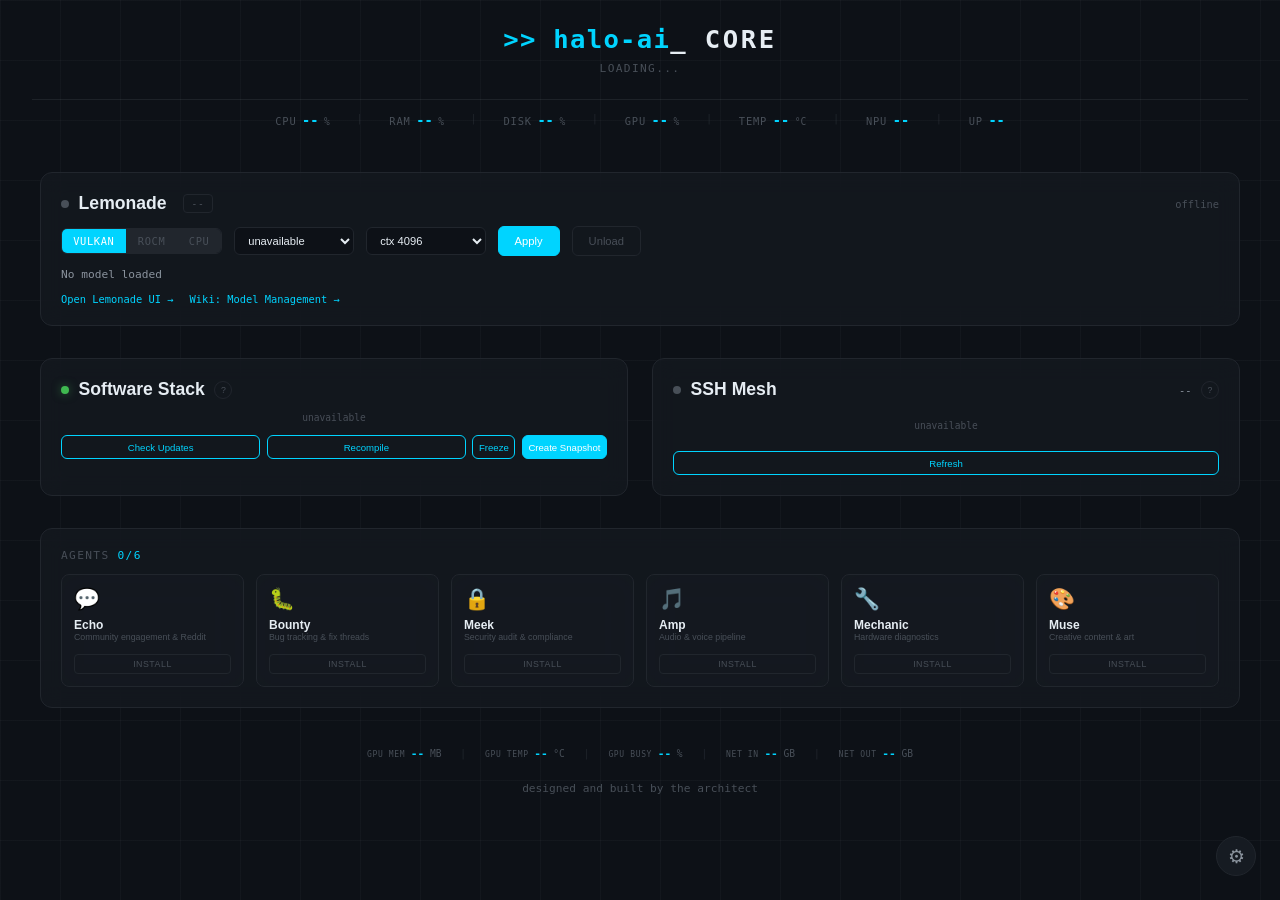
==== dashboard/index.html @ 053c1a72 "dashboard control panel rebuild — full Lemonade control, agents, SSH mesh 42KB, 789 lines, pure vani" ====
<!DOCTYPE html>
<html lang="en" data-theme="dark" data-glass="frosted" data-wallpaper="grid">
<head>
 <meta charset="UTF-8">
 <meta name="viewport" content="width=device-width, initial-scale=1.0">
 <title>>> halo-ai_ CORE</title>
 <style>
 [data-theme="dark"] {
 --bg:#0d1117;--surface:#161b22;--border:#21262d;--text:#e6edf3;--text-dim:#8b949e;--text-muted:#484f58;
 --accent:#00d4ff;--green:#3fb950;--line:rgba(230,237,243,0.08);
 --settings-bg:#161b22;--settings-border:#30363d;--btn-bg:#21262d;--btn-active:#00d4ff;
 --glass-frosted:rgba(22,27,34,0.7);--glass-clear:rgba(22,27,34,0.3);--glass-holo:rgba(22,27,34,0.4);
 --glow-border:rgba(0,212,255,0.3);--glow-shadow:rgba(0,212,255,0.1);--dot-green:rgba(63,185,80,0.5);
 --npu:#3fb950;--gpu:#00d4ff;--img:#e879f9;--aud:#fb923c;
 --orange:#fb923c;--red:#f85149;
 }
 [data-theme="light"] {
 --bg:#f0f3f6;--surface:#ffffff;--border:#d0d7de;--text:#1f2328;--text-dim:#656d76;--text-muted:#8c959f;
 --accent:#0078d4;--green:#1a7f37;--line:rgba(31,35,40,0.1);
 --settings-bg:#ffffff;--settings-border:#d0d7de;--btn-bg:#e8ecef;--btn-active:#0078d4;
 --glass-frosted:rgba(255,255,255,0.7);--glass-clear:rgba(255,255,255,0.3);--glass-holo:rgba(255,255,255,0.4);
 --glow-border:rgba(0,120,212,0.3);--glow-shadow:rgba(0,120,212,0.1);--dot-green:rgba(26,127,55,0.5);
 --npu:#1a7f37;--gpu:#0078d4;--img:#9333ea;--aud:#ea580c;
 --orange:#ea580c;--red:#cf222e;
 }
 [data-theme="midnight"] {
 --bg:#020817;--surface:#0a1628;--border:#1a2744;--text:#c8d6e5;--text-dim:#6b7fa3;--text-muted:#3a4f6f;
 --accent:#4facfe;--green:#00f5a0;--line:rgba(200,214,229,0.06);
 --settings-bg:#0a1628;--settings-border:#1a2744;--btn-bg:#132040;--btn-active:#4facfe;
 --glass-frosted:rgba(10,22,40,0.7);--glass-clear:rgba(10,22,40,0.3);--glass-holo:rgba(10,22,40,0.4);
 --glow-border:rgba(79,172,254,0.3);--glow-shadow:rgba(79,172,254,0.1);--dot-green:rgba(0,245,160,0.5);
 --npu:#00f5a0;--gpu:#4facfe;--img:#c084fc;--aud:#fdba74;
 --orange:#fdba74;--red:#f87171;
 }
 [data-theme="ember"] {
 --bg:#1a0a0a;--surface:#2a1215;--border:#4a2025;--text:#f0d0c0;--text-dim:#a08070;--text-muted:#604540;
 --accent:#ff6b35;--green:#ffd700;--line:rgba(240,208,192,0.06);
 --settings-bg:#2a1215;--settings-border:#4a2025;--btn-bg:#3a1a20;--btn-active:#ff6b35;
 --glass-frosted:rgba(42,18,21,0.7);--glass-clear:rgba(42,18,21,0.3);--glass-holo:rgba(42,18,21,0.4);
 --glow-border:rgba(255,107,53,0.3);--glow-shadow:rgba(255,107,53,0.1);--dot-green:rgba(255,215,0,0.5);
 --npu:#ffd700;--gpu:#ff6b35;--img:#f472b6;--aud:#fbbf24;
 --orange:#fbbf24;--red:#ef4444;
 }
 [data-glass="frosted"] .svc-card { background:var(--glass-frosted);backdrop-filter:blur(12px);-webkit-backdrop-filter:blur(12px); }
 [data-glass="clear"] .svc-card { background:var(--glass-clear);backdrop-filter:blur(2px);-webkit-backdrop-filter:blur(2px); }
 [data-glass="solid"] .svc-card { background:var(--surface); }
 [data-glass="hologram"] .svc-card { background:var(--glass-holo);backdrop-filter:blur(8px) saturate(1.8);border-color:var(--glow-border);box-shadow:0 0 20px var(--glow-shadow),inset 0 1px 0 rgba(255,255,255,0.05); }
 #wallpaper { position:fixed;inset:0;pointer-events:none;z-index:0; }
 * { margin:0;padding:0;box-sizing:border-box; }
 body { background:var(--bg);color:var(--text);font-family:-apple-system,BlinkMacSystemFont,'Segoe UI',Roboto,sans-serif;min-height:100vh;transition:background .3s,color .3s; }
 .mono { font-family:'SF Mono','Cascadia Code','Fira Code',Consolas,monospace; }
 /* ── Header ── */
 .header { position:relative;z-index:1;padding:1.5rem 2rem 0;text-align:center; }
 .logo { font-size:1.6rem;font-weight:700;letter-spacing:.05em;margin-bottom:.5rem; }
 .logo .chevron,.logo .name { color:var(--accent); }
 .logo .underscore,.logo .core { color:var(--text); }
 .logo .core { font-weight:900;letter-spacing:.1em; }
 .hw-title { font-size:.7rem;color:var(--text-muted);letter-spacing:.12em;text-transform:uppercase;margin-bottom:.25rem; }
 .hw-specs { display:flex;flex-wrap:wrap;justify-content:center;gap:.15rem 1rem;padding:.25rem 0; }
 .hw-spec { font-size:.6rem;color:var(--text-muted);text-transform:uppercase;letter-spacing:.08em; }
 .divider { width:100%;height:1px;background:var(--line);margin:.75rem 0 0; }
 /* ── Stats ── */
 .stats-bar { position:relative;z-index:1;padding:.75rem 2rem;display:flex;flex-wrap:wrap;justify-content:center;gap:.25rem 1.5rem; }
 .stat { display:inline-flex;align-items:baseline;gap:.35rem;white-space:nowrap; }
 .stat-label { font-size:.65rem;color:var(--text-muted);text-transform:uppercase;letter-spacing:.08em; }
 .stat-value { font-size:.85rem;font-weight:700;color:var(--accent);transition:color .3s; }
 .stat-unit { font-size:.6rem;color:var(--text-muted); }
 .stat-sep { color:var(--text-muted);opacity:.3;font-size:.7rem;margin:0 .15rem; }
 /* ── Main ── */
 .main { position:relative;z-index:1;padding:2rem;display:flex;flex-direction:column;align-items:center; }
 /* ── Cards ── */
 .cards { display:grid;grid-template-columns:1fr 1fr;gap:1.5rem;width:100%;max-width:1200px;margin-bottom:2rem; }
 .svc-card {
 border:1px solid var(--border);border-radius:12px;padding:1.25rem;
 text-decoration:none;color:var(--text);transition:all .3s;display:block;
 overflow:hidden;
 }
 .svc-card:hover { border-color:var(--glow-border);box-shadow:0 8px 30px rgba(0,0,0,.3); }
 .card-header { display:flex;align-items:center;gap:.6rem;margin-bottom:.75rem; }
 .card-dot { width:8px;height:8px;border-radius:50%;flex-shrink:0; }
 .card-dot.on { background:var(--green);box-shadow:0 0 10px var(--dot-green); }
 .card-dot.off { background:var(--text-muted); }
 .card-title { font-size:1.1rem;font-weight:700; }
 .card-meta { font-size:.65rem;color:var(--text-dim);margin-left:auto;white-space:nowrap; }
 /* ── Pills ── */
 .pills { display:flex;flex-wrap:wrap;gap:.3rem;margin-bottom:.75rem; }
 .pill { font-size:.6rem;padding:.2rem .5rem;border-radius:4px;border:1px solid var(--border);color:var(--text-muted);text-transform:uppercase;letter-spacing:.06em; }
 .pill.on { border-color:var(--accent);color:var(--accent); }
 .pill.green { border-color:var(--green);color:var(--green); }
 .pill.orange { border-color:var(--orange);color:var(--orange); }
 /* ── Buttons ── */
 .gen-btn {
 padding:.5rem 1rem;border-radius:6px;border:1px solid var(--accent);
 background:transparent;color:var(--accent);font-size:.7rem;cursor:pointer;
 font-family:inherit;transition:all .2s;white-space:nowrap;
 }
 .gen-btn:hover { background:var(--accent);color:#fff; }
 .gen-btn:disabled { opacity:.4;cursor:not-allowed; }
 .gen-btn.muted { border-color:var(--border);color:var(--text-muted); }
 .gen-btn.muted:hover { border-color:var(--text-dim);color:var(--text-dim);background:transparent; }
 .gen-btn.accent { background:var(--accent);color:#fff;border-color:var(--accent); }
 .gen-btn.accent:hover { opacity:.85; }
 .gen-prompt {
 flex:1;background:var(--bg);border:1px solid var(--border);border-radius:6px;
 padding:.5rem .75rem;color:var(--text);font-size:.75rem;font-family:inherit;
 outline:none;transition:border-color .2s;
 }
 .gen-prompt:focus { border-color:var(--accent); }
 /* ── Lemonade Control Panel ── */
 .ctrl-panel { width:100%;max-width:1200px;margin-bottom:2rem; }
 .ctrl-row { display:flex;flex-wrap:wrap;align-items:center;gap:.75rem;margin-bottom:.75rem; }
 .ctrl-select {
 background:var(--bg);border:1px solid var(--border);border-radius:6px;
 padding:.4rem .6rem;color:var(--text);font-size:.7rem;font-family:inherit;
 outline:none;cursor:pointer;transition:border-color .2s;min-width:120px;
 appearance:auto;
 }
 .ctrl-select:focus { border-color:var(--accent); }
 .ctrl-select option { background:var(--bg);color:var(--text); }
 .ctrl-toggle { display:flex;gap:0;border-radius:6px;overflow:hidden;border:1px solid var(--border); }
 .ctrl-toggle button {
 padding:.4rem .7rem;border:none;background:var(--btn-bg);color:var(--text-muted);
 font-size:.65rem;cursor:pointer;font-family:inherit;transition:all .2s;
 text-transform:uppercase;letter-spacing:.06em;border-right:1px solid var(--border);
 }
 .ctrl-toggle button:last-child { border-right:none; }
 .ctrl-toggle button:hover { color:var(--text); }
 .ctrl-toggle button.active { background:var(--btn-active);color:#fff; }
 .ctrl-status { font-size:.7rem;color:var(--text-dim);margin-bottom:.75rem; }
 .ctrl-footer { display:flex;align-items:center;gap:1rem;font-size:.65rem; }
 .ctrl-footer a { color:var(--accent);text-decoration:none; }
 .ctrl-footer a:hover { text-decoration:underline; }
 /* ── Version Rows ── */
 .ver-row {
 display:flex;align-items:center;gap:.5rem;padding:.35rem 0;
 border-bottom:1px solid var(--line);font-size:.7rem;
 }
 .ver-row:last-child { border-bottom:none; }
 .ver-name { min-width:120px;color:var(--text-dim);font-weight:600; }
 .ver-value { color:var(--text);min-width:80px; }
 .ver-status { margin-left:auto;display:flex;align-items:center;gap:.4rem; }
 /* ── SSH Mesh ── */
 .ssh-node {
 display:flex;align-items:center;gap:.5rem;padding:.35rem 0;
 border-bottom:1px solid var(--line);font-size:.7rem;cursor:pointer;transition:background .15s;
 }
 .ssh-node:last-child { border-bottom:none; }
 .ssh-node:hover { background:rgba(255,255,255,.02); }
 .ssh-dot { width:6px;height:6px;border-radius:50%;flex-shrink:0;background:var(--text-muted); }
 .ssh-node.online .ssh-dot { background:var(--green);box-shadow:0 0 6px var(--dot-green); }
 .ssh-hostname { font-weight:600;min-width:90px; }
 .ssh-ip { color:var(--text-muted);font-size:.6rem;min-width:80px; }
 .ssh-role { color:var(--text-muted);font-size:.6rem;margin-left:auto; }
 .ssh-detail {
 display:none;padding:.5rem .75rem;margin:.25rem 0;
 background:var(--bg);border:1px solid var(--border);border-radius:6px;
 font-size:.6rem;color:var(--text-dim);
 }
 .ssh-detail.open { display:block; }
 .ssh-detail-row { display:flex;gap:1rem;padding:.15rem 0; }
 .ssh-detail-row span:first-child { color:var(--text-muted);min-width:60px; }
 /* ── Agents Section ── */
 .agents-wrap { width:100%;max-width:1200px;margin-bottom:2rem; }
 .agents-title { font-size:.7rem;color:var(--text-muted);text-transform:uppercase;letter-spacing:.12em;margin-bottom:.75rem;display:flex;align-items:center;gap:.5rem; }
 .agents-grid {
 display:grid;grid-template-columns:repeat(auto-fill,minmax(180px,1fr));gap:.75rem;
 }
 .agent-card {
 border:1px solid var(--border);border-radius:8px;padding:.75rem;
 display:flex;flex-direction:column;gap:.4rem;transition:all .2s;cursor:pointer;
 }
 .agent-card:hover { border-color:var(--glow-border); }
 .agent-card:hover .agent-name { color:var(--accent); }
 .agent-icon { font-size:1.3rem; }
 .agent-info { min-width:0; }
 .agent-name { font-size:.75rem;font-weight:700;color:var(--text); }
 .agent-desc { font-size:.55rem;color:var(--text-muted);margin-bottom:.4rem; }
 .agent-status-btn {
 padding:.25rem .5rem;border-radius:4px;border:1px solid var(--border);
 background:transparent;color:var(--text-muted);font-size:.55rem;cursor:pointer;
 font-family:inherit;transition:all .2s;text-transform:uppercase;letter-spacing:.06em;
 width:100%;
 }
 .agent-status-btn.running { border-color:var(--green);color:var(--green); }
 .agent-status-btn.stopped { border-color:var(--red);color:var(--red); }
 .agent-status-btn:hover { border-color:var(--accent);color:var(--accent); }
 /* ── Agent Config Overlay ── */
 .agent-overlay { position:fixed;inset:0;background:rgba(0,0,0,.5);z-index:200;display:none;align-items:center;justify-content:center;backdrop-filter:blur(4px); }
 .agent-overlay.open { display:flex; }
 /* ── Wiki Link ── */
 .wiki-link {
 display:inline-flex;align-items:center;justify-content:center;
 width:18px;height:18px;border-radius:50%;border:1px solid var(--border);
 color:var(--text-muted);font-size:.55rem;text-decoration:none;
 transition:all .2s;flex-shrink:0;
 }
 .wiki-link:hover { border-color:var(--accent);color:var(--accent); }
 .footer { font-size:.7rem;color:var(--text-muted);text-align:center; }
 /* ── Settings ── */
 .settings-btn { position:fixed;bottom:1.5rem;right:1.5rem;width:40px;height:40px;border-radius:50%;border:1px solid var(--border);background:var(--settings-bg);color:var(--text-dim);cursor:pointer;display:flex;align-items:center;justify-content:center;font-size:1.2rem;transition:all .3s;z-index:100; }
 .settings-btn:hover { color:var(--accent);border-color:var(--accent);transform:rotate(45deg); }
 .settings-overlay { position:fixed;inset:0;background:rgba(0,0,0,.5);z-index:200;display:none;align-items:center;justify-content:center;backdrop-filter:blur(4px); }
 .settings-overlay.open { display:flex; }
 .settings { background:var(--settings-bg);border:1px solid var(--settings-border);border-radius:12px;padding:1.5rem;width:340px;max-height:80vh;overflow-y:auto; }
 .settings h2 { font-size:1rem;margin-bottom:1.25rem;color:var(--text); }
 .settings-group { margin-bottom:1.25rem; }
 .settings-group label { display:block;font-size:.7rem;color:var(--text-dim);text-transform:uppercase;letter-spacing:.1em;margin-bottom:.5rem; }
 .settings-options { display:flex;flex-wrap:wrap;gap:.4rem; }
 .opt-btn { padding:.35rem .7rem;border-radius:6px;border:1px solid var(--border);background:var(--btn-bg);color:var(--text-dim);font-size:.75rem;cursor:pointer;transition:all .2s;font-family:inherit; }
 .opt-btn:hover { border-color:var(--accent);color:var(--text); }
 .opt-btn.active { background:var(--btn-active);color:#fff;border-color:var(--btn-active); }
 .settings-close { width:100%;margin-top:.75rem;padding:.5rem;border-radius:8px;border:1px solid var(--border);background:var(--btn-bg);color:var(--text);font-size:.8rem;cursor:pointer;transition:all .2s;font-family:inherit; }
 .settings-close:hover { border-color:var(--accent); }
 @media (max-width:750px) {
 .header { padding:1rem 1rem 0; } .logo { font-size:1.2rem; }
 .stats-bar { padding:.5rem 1rem;gap:.2rem .8rem; }
 .cards { grid-template-columns:1fr; }
 .main { padding:1.5rem 1rem; }
 .settings { width:90vw; }
 .ctrl-row { flex-direction:column;align-items:stretch; }
 .agents-grid { grid-template-columns:1fr 1fr; }
 }
 </style>
</head>
<body>
 <div id="wallpaper"></div>
 <div class="header">
 <div class="logo mono"><span class="chevron">&gt;&gt;</span><span class="name"> halo-ai</span><span class="underscore">_</span><span class="core"> CORE</span></div>
 <div class="hw-title mono" id="hw-cpu">loading...</div>
 <div class="hw-specs mono" id="hw-specs"></div>
 <div class="divider"></div>
 </div>
 <div class="stats-bar mono">
 <div class="stat"><span class="stat-label">cpu</span><span class="stat-value" id="s-cpu">--</span><span class="stat-unit">%</span></div><span class="stat-sep">|</span>
 <div class="stat"><span class="stat-label">ram</span><span class="stat-value" id="s-ram">--</span><span class="stat-unit">%</span></div><span class="stat-sep">|</span>
 <div class="stat"><span class="stat-label">disk</span><span class="stat-value" id="s-disk">--</span><span class="stat-unit">%</span></div><span class="stat-sep">|</span>
 <div class="stat"><span class="stat-label">gpu</span><span class="stat-value" id="s-gpu">--</span><span class="stat-unit">%</span></div><span class="stat-sep">|</span>
 <div class="stat"><span class="stat-label">temp</span><span class="stat-value" id="s-temp">--</span><span class="stat-unit">&deg;C</span></div><span class="stat-sep">|</span>
 <div class="stat"><span class="stat-label">npu</span><span class="stat-value" id="s-npu">--</span></div><span class="stat-sep">|</span>
 <div class="stat"><span class="stat-label">up</span><span class="stat-value" id="s-uptime">--</span></div>
 </div>
 <div class="main">
 <div class="ctrl-panel">
 <div class="svc-card" id="panel-lemonade">
 <div class="card-header">
 <div class="card-dot off" id="dot-lemonade"></div>
 <span class="card-title">Lemonade</span>
 <span class="pill mono" id="lemon-version" style="margin-left:.4rem;">--</span>
 <span class="card-meta mono" id="lemon-status">loading</span>
 </div>
 <div class="ctrl-row">
 <div class="ctrl-toggle mono" id="backend-toggle">
 <button class="active" data-backend="vulkan">Vulkan</button>
 <button data-backend="rocm">ROCm</button>
 <button data-backend="cpu">CPU</button>
 </div>
 <select class="ctrl-select mono" id="model-select">
 <option value="">loading models...</option>
 </select>
 <select class="ctrl-select mono" id="ctx-select">
 <option value="2048">ctx 2048</option>
 <option value="4096" selected>ctx 4096</option>
 <option value="8192">ctx 8192</option>
 <option value="16384">ctx 16384</option>
 <option value="32768">ctx 32768</option>
 </select>
 <button class="gen-btn accent mono" onclick="applyModel()">Apply</button>
 <button class="gen-btn muted mono" onclick="unloadModel()">Unload</button>
 </div>
 <div class="ctrl-status mono" id="lemon-active-status">No model loaded</div>
 <div class="ctrl-footer mono">
 <a href="/" id="lemon-ui-link" target="_blank">Open Lemonade UI &rarr;</a>
 <a href="https://github.com/stampby/halo-ai-core/blob/main/docs/wiki/Model-Management" target="_blank">Wiki: Model Management &rarr;</a>
 </div>
 </div>
 </div>
 <div class="cards">
 <div class="svc-card" id="panel-software">
 <div class="card-header">
 <div class="card-dot on"></div>
 <span class="card-title">Software Stack</span>
 <a class="wiki-link" href="https://github.com/stampby/halo-ai-core/blob/main/docs/wiki/Software-Stack" target="_blank" title="Wiki">?</a>
 </div>
 <div id="version-list" class="mono">
 <div style="text-align:center;color:var(--text-muted);font-size:.6rem;">loading versions...</div>
 </div>
 <div style="display:flex;flex-wrap:wrap;gap:.4rem;margin-top:.75rem;">
 <button class="gen-btn mono" style="flex:1;font-size:.6rem;padding:.35rem;" onclick="checkUpdates()">Check Updates</button>
 <button class="gen-btn mono" style="flex:1;font-size:.6rem;padding:.35rem;" onclick="recompile()">Recompile</button>
 <button class="gen-btn mono" style="font-size:.6rem;padding:.35rem;" onclick="toggleFreeze()" id="freeze-btn">Freeze</button>
 <button class="gen-btn accent mono" style="font-size:.6rem;padding:.35rem;" onclick="createSnapshot()">Create Snapshot</button>
 </div>
 <div id="software-status" style="font-size:.55rem;color:var(--text-dim);margin-top:.4rem;text-align:center;"></div>
 </div>
 <div class="svc-card" id="panel-ssh">
 <div class="card-header">
 <div class="card-dot off" id="dot-ssh"></div>
 <span class="card-title">SSH Mesh</span>
 <span class="card-meta mono" id="ssh-count">--</span>
 <a class="wiki-link" href="https://github.com/stampby/halo-ai-core/blob/main/docs/wiki/SSH-Mesh" target="_blank" title="Wiki">?</a>
 </div>
 <div id="ssh-machines" class="mono"></div>
 <div style="display:flex;gap:.4rem;margin-top:.75rem;">
 <button class="gen-btn mono" style="flex:1;font-size:.6rem;padding:.35rem;" onclick="refreshSSH()">Refresh</button>
 </div>
 </div>
 </div>
 <div class="agents-wrap">
 <div class="svc-card">
 <div class="agents-title mono">
 <span>Agents</span>
 <span id="agents-count" style="color:var(--accent);">0</span>
 </div>
 <div class="agents-grid" id="agents-grid"></div>
 </div>
 </div>
 <div class="agent-overlay" id="agent-overlay">
 <div class="settings" style="width:420px;">
 <h2 class="mono" id="agent-config-title">&gt;&gt; agent_</h2>
 <div id="agent-config-desc" style="font-size:.75rem;color:var(--text-dim);margin-bottom:1rem;"></div>
 <div id="agent-config-skills" style="margin-bottom:1rem;"></div>
 <div style="margin-bottom:1rem;">
 <label style="display:block;font-size:.6rem;color:var(--text-muted);text-transform:uppercase;letter-spacing:.1em;margin-bottom:.3rem;">Discord Token</label>
 <input type="password" id="agent-discord-token" class="gen-prompt mono" style="width:100%;font-size:.65rem;padding:.35rem .5rem;" placeholder="bot token (optional)">
 </div>
 <div style="display:flex;gap:.5rem;margin-bottom:.75rem;">
 <button class="gen-btn accent mono" style="flex:1;" id="agent-start-btn">Start</button>
 <button class="gen-btn muted mono" style="flex:1;" id="agent-stop-btn">Stop</button>
 </div>
 <div style="display:flex;gap:.5rem;">
 <a id="agent-wiki-link" href="#" target="_blank" class="gen-btn mono" style="flex:1;text-align:center;text-decoration:none;font-size:.65rem;">Wiki &rarr;</a>
 <button class="settings-close" id="agent-close-btn" style="flex:1;margin:0;">Close</button>
 </div>
 </div>
 </div>
 <div style="width:100%;max-width:1200px;margin-bottom:1rem;">
 <div class="stats-bar mono" style="padding:.4rem 0;gap:.2rem 1rem;font-size:.55rem;">
 <div class="stat"><span class="stat-label" style="font-size:.5rem;">gpu mem</span><span class="stat-value" style="font-size:.7rem;" id="s-vram">--</span><span class="stat-unit">MB</span></div><span class="stat-sep">|</span>
 <div class="stat"><span class="stat-label" style="font-size:.5rem;">gpu temp</span><span class="stat-value" style="font-size:.7rem;" id="s-gputemp">--</span><span class="stat-unit">&deg;C</span></div><span class="stat-sep">|</span>
 <div class="stat"><span class="stat-label" style="font-size:.5rem;">gpu busy</span><span class="stat-value" style="font-size:.7rem;" id="s-gpubusy">--</span><span class="stat-unit">%</span></div><span class="stat-sep">|</span>
 <div class="stat"><span class="stat-label" style="font-size:.5rem;">net in</span><span class="stat-value" style="font-size:.7rem;" id="s-netin">--</span><span class="stat-unit">GB</span></div><span class="stat-sep">|</span>
 <div class="stat"><span class="stat-label" style="font-size:.5rem;">net out</span><span class="stat-value" style="font-size:.7rem;" id="s-netout">--</span><span class="stat-unit">GB</span></div>
 </div>
 </div>
 <div class="footer mono">designed and built by the architect</div>
 </div>
 <button class="settings-btn" id="settings-open" title="Customize">&#9881;</button>
 <div class="settings-overlay" id="settings-overlay">
 <div class="settings">
 <h2 class="mono">&gt;&gt; customize_</h2>
 <div class="settings-group"><label>Theme</label><div class="settings-options" data-setting="theme">
 <button class="opt-btn" data-value="dark">Dark</button><button class="opt-btn" data-value="light">Light</button>
 <button class="opt-btn" data-value="midnight">Midnight</button><button class="opt-btn" data-value="ember">Ember</button>
 </div></div>
 <div class="settings-group"><label>Glass</label><div class="settings-options" data-setting="glass">
 <button class="opt-btn" data-value="frosted">Frosted</button><button class="opt-btn" data-value="clear">Clear</button>
 <button class="opt-btn" data-value="solid">Solid</button><button class="opt-btn" data-value="hologram">Hologram</button>
 </div></div>
 <div class="settings-group"><label>Wallpaper</label><div class="settings-options" data-setting="wallpaper">
 <button class="opt-btn" data-value="grid">Grid</button><button class="opt-btn" data-value="dots">Dots</button>
 <button class="opt-btn" data-value="gradient">Gradient</button><button class="opt-btn" data-value="mesh">Mesh</button>
 <button class="opt-btn" data-value="none">None</button>
 </div></div>
 <button class="settings-close" id="settings-close">Done</button>
 </div>
 </div>
 <script>
 const H = window.location.hostname, root = document.documentElement
 // ── Utility ──
 function fmtB(b){const g=b/(1024**3);return g>=10?Math.round(g)+' GB':g.toFixed(1)+' GB'}
 function fmtD(b){const t=b/(1024**4);return t>=1?t.toFixed(1)+' TB':fmtB(b)}
 function fmtUp(s){const d=Math.floor(s/86400),h=Math.floor((s%86400)/3600),m=Math.floor((s%3600)/60);return d>0?d+'d '+h+'h':h>0?h+'h '+m+'m':m+'m'}
 // ── Stats polling ──
 let hwDone=false
 async function fetchStats(){
 try{
 const r=await fetch('/stats.json',{signal:AbortSignal.timeout(3000)}),d=await r.json()
 if(!hwDone&&d.hw){hwDone=true
 document.getElementById('hw-cpu').textContent=d.hw.cpu
 const s=[d.hw.cores+' threads',fmtB(d.hw.ram_total)+' RAM',d.hw.gpu!=='N/A'?d.hw.gpu:null,d.hw.vram_total>0?fmtB(d.hw.vram_total)+' VRAM':null,d.hw.npu!=='N/A'?d.hw.npu+' NPU':null,fmtD(d.hw.disk_total)+' SSD'].filter(Boolean)
 document.getElementById('hw-specs').innerHTML=s.map(x=>`<span class="hw-spec">${x}</span>`).join('<span class="hw-spec" style="opacity:.3">&bull;</span>')
 }
 document.getElementById('s-cpu').textContent=d.cpu.usage.toFixed(1)
 document.getElementById('s-ram').textContent=d.ram.percent.toFixed(1)
 document.getElementById('s-disk').textContent=d.disk.percent.toFixed(1)
 document.getElementById('s-gpu').textContent=d.gpu.usage
 document.getElementById('s-temp').textContent=d.cpu.temp||d.gpu.temp||'--'
 document.getElementById('s-npu').textContent=d.npu_online?'ONLINE':'OFF'
 document.getElementById('s-uptime').textContent=fmtUp(d.uptime)
 if(d.gpu){
 document.getElementById('s-vram').textContent=Math.round(d.gpu.vram_used/(1024*1024))
 document.getElementById('s-gputemp').textContent=d.gpu.temp||'--'
 document.getElementById('s-gpubusy').textContent=d.gpu.usage
 }
 if(d.net){
 document.getElementById('s-netin').textContent=(d.net.recv/(1024**3)).toFixed(1)
 document.getElementById('s-netout').textContent=(d.net.sent/(1024**3)).toFixed(1)
 }
 }catch{}
 }
 // ── Lemonade Control ──
 let currentBackend = 'vulkan'
 let lemonadeModels = []
 document.getElementById('lemon-ui-link').href = `http://${H}:13305`
 // Backend toggle
 document.getElementById('backend-toggle').addEventListener('click', e => {
 const btn = e.target.closest('button')
 if (!btn) return
 currentBackend = btn.dataset.backend
 document.querySelectorAll('#backend-toggle button').forEach(b => b.classList.toggle('active', b === btn))
 })
 async function fetchBackends() {
 try {
 const r = await fetch('/api/lemonade/backends', {signal: AbortSignal.timeout(5000)})
 const data = await r.json()
 if (data.backends && data.backends.length) {
 currentBackend = data.backends[0]
 document.querySelectorAll('#backend-toggle button').forEach(b => {
 b.classList.toggle('active', b.dataset.backend === currentBackend)
 })
 }
 } catch {}
 }
 async function fetchModels() {
 try {
 const r = await fetch('/api/lemonade/models', {signal: AbortSignal.timeout(5000)})
 const raw = await r.json()
 lemonadeModels = raw.data || raw.models || raw || []
 const sel = document.getElementById('model-select')
 sel.innerHTML = ''
 if (!lemonadeModels.length) {
 sel.innerHTML = '<option value="">no models available</option>'
 return
 }
 lemonadeModels.forEach(m => {
 const name = m.id || m.name || 'unknown'
 const opt = document.createElement('option')
 opt.value = name
 opt.textContent = name
 sel.appendChild(opt)
 })
 } catch {
 document.getElementById('model-select').innerHTML = '<option value="">unavailable</option>'
 }
 }
 async function fetchLemonadeStatus() {
 try {
 const r = await fetch('/api/lemonade/status', {signal: AbortSignal.timeout(5000)})
 const data = await r.json()
 const dot = document.getElementById('dot-lemonade')
 const verEl = document.getElementById('lemon-version')
 const statusEl = document.getElementById('lemon-status')
 const activeEl = document.getElementById('lemon-active-status')
 if (data.version) verEl.textContent = 'v' + data.version
 if (data.status === 'ready' || data.running) {
 dot.className = 'card-dot on'
 statusEl.textContent = 'ready'
 statusEl.style.color = 'var(--green)'
 } else {
 dot.className = 'card-dot off'
 statusEl.textContent = 'offline'
 statusEl.style.color = 'var(--text-muted)'
 }
 if (data.model) {
 const toks = data.tokens_per_second ? ` | ${data.tokens_per_second} tok/s` : ''
 const ctx = data.context_size ? ` | ctx ${data.context_size}` : ''
 activeEl.textContent = `${data.model} on ${data.backend || currentBackend}${toks}${ctx}`
 activeEl.style.color = 'var(--accent)'
 } else {
 activeEl.textContent = 'No model loaded'
 activeEl.style.color = 'var(--text-muted)'
 }
 } catch {
 document.getElementById('dot-lemonade').className = 'card-dot off'
 document.getElementById('lemon-status').textContent = 'offline'
 document.getElementById('lemon-status').style.color = 'var(--text-muted)'
 }
 }
 async function applyModel() {
 const model = document.getElementById('model-select').value
 if (!model) { alert('Select a model first'); return }
 const ctx = parseInt(document.getElementById('ctx-select').value)
 const statusEl = document.getElementById('lemon-active-status')
 statusEl.textContent = `Loading ${model} on ${currentBackend}...`
 statusEl.style.color = 'var(--orange)'
 try {
 const r = await fetch('/api/lemonade/load', {
 method: 'POST',
 headers: {'Content-Type': 'application/json'},
 body: JSON.stringify({model, backend: currentBackend, ctx_size: ctx}),
 signal: AbortSignal.timeout(120000)
 })
 const data = await r.json()
 if (data.error) {
 statusEl.textContent = 'Error: ' + data.error
 statusEl.style.color = 'var(--red)'
 } else {
 fetchLemonadeStatus()
 }
 } catch (e) {
 statusEl.textContent = 'Load failed: ' + e.message
 statusEl.style.color = 'var(--red)'
 }
 }
 async function unloadModel() {
 const statusEl = document.getElementById('lemon-active-status')
 statusEl.textContent = 'Unloading...'
 statusEl.style.color = 'var(--text-muted)'
 try {
 await fetch('/api/lemonade/unload', {method: 'POST', signal: AbortSignal.timeout(15000)})
 statusEl.textContent = 'No model loaded'
 } catch (e) {
 statusEl.textContent = 'Unload failed: ' + e.message
 statusEl.style.color = 'var(--red)'
 }
 }
 // ── Software Stack ──
 const SOFTWARE_COMPONENTS = ['kernel','rocm','lemonade','llamacpp:vulkan','llamacpp:rocm','python','caddy']
 async function fetchVersions() {
 try {
 const r = await fetch('/api/software/versions', {signal: AbortSignal.timeout(5000)})
 const data = await r.json()
 const el = document.getElementById('version-list')
 let html = ''
 SOFTWARE_COMPONENTS.forEach(name => {
 const info = data[name] || {}
 const version = info.version || info.installed || '--'
 const isCurrent = info.status === 'current' || info.up_to_date
 const statusPill = isCurrent
 ? '<span class="pill green" style="font-size:.5rem;padding:.1rem .35rem;">current</span>'
 : '<span class="pill orange" style="font-size:.5rem;padding:.1rem .35rem;">update</span>'
 html += `<div class="ver-row">
 <span class="ver-name">${name}</span>
 <span class="ver-value">${version}</span>
 <span class="ver-status">${statusPill}<a class="wiki-link" href="https://github.com/stampby/halo-ai-core/blob/main/docs/wiki/${encodeURIComponent(name)}" target="_blank" title="Wiki: ${name}">?</a></span>
 </div>`
 })
 el.innerHTML = html
 } catch {
 document.getElementById('version-list').innerHTML = '<div style="text-align:center;color:var(--text-muted);font-size:.6rem;">unavailable</div>'
 }
 }
 async function checkUpdates() {
 const el = document.getElementById('software-status')
 el.textContent = 'Checking for updates...'
 try {
 const r = await fetch('/api/software/update-check', {signal: AbortSignal.timeout(30000)})
 const data = await r.json()
 if (data.packages !== undefined) {
 el.textContent = data.packages === 0 ? 'System is up to date' : `${data.packages} packages available`
 } else {
 el.textContent = data.error || 'Check complete'
 }
 fetchVersions()
 } catch (e) {
 el.textContent = 'Update check failed: ' + e.message
 }
 }
 async function recompile() {
 const el = document.getElementById('software-status')
 el.textContent = 'Recompile not yet implemented — use install.sh manually'
 alert('Recompile is not yet wired to the API. Run install.sh from terminal.')
 }
 let frozen = false
 async function toggleFreeze() {
 const el = document.getElementById('software-status')
 const btn = document.getElementById('freeze-btn')
 const endpoint = frozen ? '/api/software/unfreeze' : '/api/software/freeze'
 el.textContent = frozen ? 'Unfreezing...' : 'Freezing...'
 try {
 await fetch(endpoint, {method: 'POST', signal: AbortSignal.timeout(10000)})
 frozen = !frozen
 btn.textContent = frozen ? 'Unfreeze' : 'Freeze'
 el.textContent = frozen ? 'Stack frozen — no updates will be applied' : 'Stack unfrozen — updates enabled'
 } catch (e) {
 el.textContent = 'Freeze toggle failed: ' + e.message
 }
 }
 async function createSnapshot() {
 const el = document.getElementById('software-status')
 el.textContent = 'Creating snapshot...'
 try {
 const r = await fetch('/api/snapshots/create', {
 method: 'POST',
 headers: {'Content-Type': 'application/json'},
 body: JSON.stringify({name: 'dashboard-' + Date.now()}),
 signal: AbortSignal.timeout(15000)
 })
 const data = await r.json()
 el.textContent = data.status === 'created' ? `Snapshot "${data.name}" created` : `Failed: ${data.error || data.output}`
 } catch (e) {
 el.textContent = 'Snapshot failed: ' + e.message
 }
 }
 // ── SSH Mesh ──
 const MACHINES = [
 {name:'strixhalo', ip:'10.0.0.10', role:'Primary \u2014 LLM inference'},
 {name:'ryzen', ip:'10.0.0.25', role:'Audio & dev'},
 {name:'sliger', ip:'10.0.0.20', role:'Game servers'},
 {name:'minisforum', ip:'10.0.0.30', role:'Windows'},
 {name:'pi', ip:'10.0.0.40', role:'IoT & monitoring'},
 ]
 let sshData = {}
 let expandedNode = null
 function renderSSH() {
 const el = document.getElementById('ssh-machines')
 let online = 0
 let html = ''
 MACHINES.forEach(m => {
 const info = sshData[m.name] || {}
 const isOnline = info.online || false
 if (isOnline) online++
 const expanded = expandedNode === m.name
 html += `<div class="ssh-node ${isOnline ? 'online' : ''}" onclick="toggleSSHDetail('${m.name}')">
 <span class="ssh-dot"></span>
 <span class="ssh-hostname">${m.name}</span>
 <span class="ssh-ip">${m.ip}</span>
 <span class="ssh-role">${m.role}</span>
 </div>`
 html += `<div class="ssh-detail ${expanded ? 'open' : ''}" id="ssh-detail-${m.name}">
 <div class="ssh-detail-row"><span>uptime</span><span>${info.uptime || '--'}</span></div>
 <div class="ssh-detail-row"><span>cpu</span><span>${info.cpu || '--'}</span></div>
 <div class="ssh-detail-row"><span>ram</span><span>${info.ram || '--'}</span></div>
 <div class="ssh-detail-row"><span>kernel</span><span>${info.kernel || '--'}</span></div>
 </div>`
 })
 el.innerHTML = html
 document.getElementById('ssh-count').textContent = `${online}/${MACHINES.length}`
 document.getElementById('dot-ssh').className = online > 0 ? 'card-dot on' : 'card-dot off'
 }
 function toggleSSHDetail(name) {
 expandedNode = expandedNode === name ? null : name
 renderSSH()
 }
 async function refreshSSH() {
 try {
 const r = await fetch('/api/ssh', {signal: AbortSignal.timeout(15000)})
 sshData = await r.json()
 renderSSH()
 } catch {
 document.getElementById('ssh-machines').innerHTML = '<div style="color:var(--text-muted);font-size:.6rem;text-align:center;padding:.5rem;">unavailable</div>'
 }
 }
 async function fetchSSH() { await refreshSSH() }
 // ── Agents ──
 const AGENTS = [
 {name:'echo', display:'Echo', desc:'Community engagement & Reddit', icon:'\uD83D\uDCAC'},
 {name:'bounty', display:'Bounty', desc:'Bug tracking & fix threads', icon:'\uD83D\uDC1B'},
 {name:'meek', display:'Meek', desc:'Security audit & compliance', icon:'\uD83D\uDD12'},
 {name:'amp', display:'Amp', desc:'Audio & voice pipeline', icon:'\uD83C\uDFB5'},
 {name:'mechanic', display:'Mechanic', desc:'Hardware diagnostics', icon:'\uD83D\uDD27'},
 {name:'muse', display:'Muse', desc:'Creative content & art', icon:'\uD83C\uDFA8'},
 ]
 let agentStates = {}
 let currentAgent = null
 function renderAgents() {
 const grid = document.getElementById('agents-grid')
 let runCount = 0
 let html = ''
 AGENTS.forEach(a => {
 const state = agentStates[a.name] || {}
 const running = state.running || false
 if (running) runCount++
 const btnClass = running ? 'running' : (state.installed ? 'stopped' : '')
 const btnText = running ? 'Running' : (state.installed ? 'Stopped' : 'Install')
 html += `<div class="agent-card svc-card" data-agent="${a.name}" onclick="openAgentConfig('${a.name}')">
 <div class="agent-icon">${a.icon}</div>
 <div class="agent-info">
 <div class="agent-name">${a.display}</div>
 <div class="agent-desc">${a.desc}</div>
 </div>
 <button class="agent-status-btn ${btnClass} mono" onclick="event.stopPropagation();toggleAgent('${a.name}')">${btnText}</button>
 </div>`
 })
 grid.innerHTML = html
 document.getElementById('agents-count').textContent = runCount + '/' + AGENTS.length
 }
 async function fetchAgents() {
 try {
 const r = await fetch('/api/agents', {signal: AbortSignal.timeout(5000)})
 const data = await r.json()
 Object.entries(data).forEach(([name, info]) => {
 agentStates[name] = info
 })
 renderAgents()
 } catch {
 renderAgents()
 }
 }
 async function toggleAgent(name) {
 const state = agentStates[name] || {}
 if (state.running) {
 await agentStop(name)
 } else {
 await agentStart(name)
 }
 }
 async function agentStart(name) {
 try {
 await fetch(`/api/agents/${name}/start`, {method: 'POST', signal: AbortSignal.timeout(10000)})
 agentStates[name] = {...(agentStates[name] || {}), running: true, installed: true}
 renderAgents()
 } catch (e) {
 alert('Failed to start ' + name + ': ' + e.message)
 }
 }
 async function agentStop(name) {
 try {
 await fetch(`/api/agents/${name}/stop`, {method: 'POST', signal: AbortSignal.timeout(10000)})
 agentStates[name] = {...(agentStates[name] || {}), running: false}
 renderAgents()
 } catch (e) {
 alert('Failed to stop ' + name + ': ' + e.message)
 }
 }
 // Agent config overlay
 const agentOverlay = document.getElementById('agent-overlay')
 function openAgentConfig(name) {
 const agent = AGENTS.find(a => a.name === name)
 if (!agent) return
 currentAgent = name
 const state = agentStates[name] || {}
 document.getElementById('agent-config-title').textContent = `>> ${agent.display.toLowerCase()}_`
 document.getElementById('agent-config-desc').textContent = agent.desc
 // Skills list
 const skills = state.skills || ['default behavior']
 document.getElementById('agent-config-skills').innerHTML =
 '<div style="font-size:.6rem;color:var(--text-muted);text-transform:uppercase;letter-spacing:.1em;margin-bottom:.4rem;">Skills</div>' +
 skills.map(s => `<div style="font-size:.7rem;color:var(--text-dim);padding:.15rem 0;display:flex;align-items:center;gap:.35rem;">
 <svg width="12" height="12" viewBox="0 0 24 24" fill="none" stroke="var(--green)" stroke-width="2"><polyline points="20 6 9 17 4 12"/></svg>${s}
 </div>`).join('')
 // Discord token
 document.getElementById('agent-discord-token').value = state.token || ''
 // Wiki link
 document.getElementById('agent-wiki-link').href = `https://github.com/stampby/halo-ai-core/blob/main/docs/wiki/Agent-${agent.display}`
 agentOverlay.classList.add('open')
 }
 document.getElementById('agent-close-btn').addEventListener('click', () => agentOverlay.classList.remove('open'))
 agentOverlay.addEventListener('click', e => { if (e.target === agentOverlay) agentOverlay.classList.remove('open') })
 document.getElementById('agent-start-btn').addEventListener('click', async () => {
 if (!currentAgent) return
 await agentStart(currentAgent)
 agentOverlay.classList.remove('open')
 })
 document.getElementById('agent-stop-btn').addEventListener('click', async () => {
 if (!currentAgent) return
 await agentStop(currentAgent)
 agentOverlay.classList.remove('open')
 })
 // ── Settings ──
 const SK='halo-dashboard-prefs'
 function lp(){try{return JSON.parse(localStorage.getItem(SK))||{}}catch{return{}}}
 function sp(p){localStorage.setItem(SK,JSON.stringify(p))}
 const tc={dark:{l:'230,237,243',a:'0,212,255',g:'63,185,80'},light:{l:'31,35,40',a:'0,120,212',g:'26,127,55'},midnight:{l:'200,214,229',a:'79,172,254',g:'0,245,160'},ember:{l:'240,208,192',a:'255,107,53',g:'255,215,0'}}
 function aw(){
 const wp=root.getAttribute('data-wallpaper'),t=root.getAttribute('data-theme'),c=tc[t]||tc.dark,el=document.getElementById('wallpaper')
 if(wp==='none'){el.style.backgroundImage='none';return}
 let bg,sz='auto',ps='0 0'
 if(wp==='grid'){bg=`linear-gradient(rgba(${c.l},.03) 1px,transparent 1px),linear-gradient(90deg,rgba(${c.l},.03) 1px,transparent 1px)`;sz='60px 60px'}
 else if(wp==='dots'){bg=`radial-gradient(rgba(${c.l},.07) 1px,transparent 1px)`;sz='30px 30px'}
 else if(wp==='gradient'){bg=`radial-gradient(ellipse at 30% 20%,rgba(${c.a},.1) 0%,transparent 50%),radial-gradient(ellipse at 70% 80%,rgba(${c.g},.07) 0%,transparent 50%)`}
 else if(wp==='mesh'){const a=`rgba(${c.a},.05)`;bg=`linear-gradient(30deg,${a} 12%,transparent 12.5%,transparent 87%,${a} 87.5%),linear-gradient(150deg,${a} 12%,transparent 12.5%,transparent 87%,${a} 87.5%),linear-gradient(30deg,${a} 12%,transparent 12.5%,transparent 87%,${a} 87.5%),linear-gradient(150deg,${a} 12%,transparent 12.5%,transparent 87%,${a} 87.5%)`;sz='80px 140px';ps='0 0,0 0,40px 70px,40px 70px'}
 el.style.backgroundImage=bg||'none';el.style.backgroundSize=sz;el.style.backgroundPosition=ps
 }
 function as(k,v){
 root.setAttribute(`data-${k}`,v);const p=lp();p[k]=v;sp(p)
 document.querySelectorAll(`[data-setting="${k}"] .opt-btn`).forEach(b=>b.classList.toggle('active',b.dataset.value===v))
 if(k==='theme'||k==='wallpaper')aw()
 }
 const sv=lp();if(sv.theme)as('theme',sv.theme);if(sv.glass)as('glass',sv.glass);if(sv.wallpaper)as('wallpaper',sv.wallpaper)
 ;['theme','glass','wallpaper'].forEach(k=>{const v=root.getAttribute(`data-${k}`);document.querySelectorAll(`[data-setting="${k}"] .opt-btn`).forEach(b=>b.classList.toggle('active',b.dataset.value===v))})
 const ov=document.getElementById('settings-overlay')
 document.getElementById('settings-open').addEventListener('click',()=>ov.classList.add('open'))
 document.getElementById('settings-close').addEventListener('click',()=>ov.classList.remove('open'))
 ov.addEventListener('click',e=>{if(e.target===ov)ov.classList.remove('open')})
 document.querySelectorAll('.opt-btn').forEach(b=>b.addEventListener('click',()=>as(b.closest('[data-setting]').dataset.setting,b.dataset.value)))
 aw()
 // ── Polling ──
 fetchStats(); setInterval(fetchStats, 3000)
 fetchLemonadeStatus(); setInterval(fetchLemonadeStatus, 10000)
 fetchSSH(); setInterval(fetchSSH, 60000)
 fetchAgents(); setInterval(fetchAgents, 30000)
 // One-time on load
 fetchBackends()
 fetchModels()
 fetchVersions()
 renderAgents()
 </script>
</body>
</html>
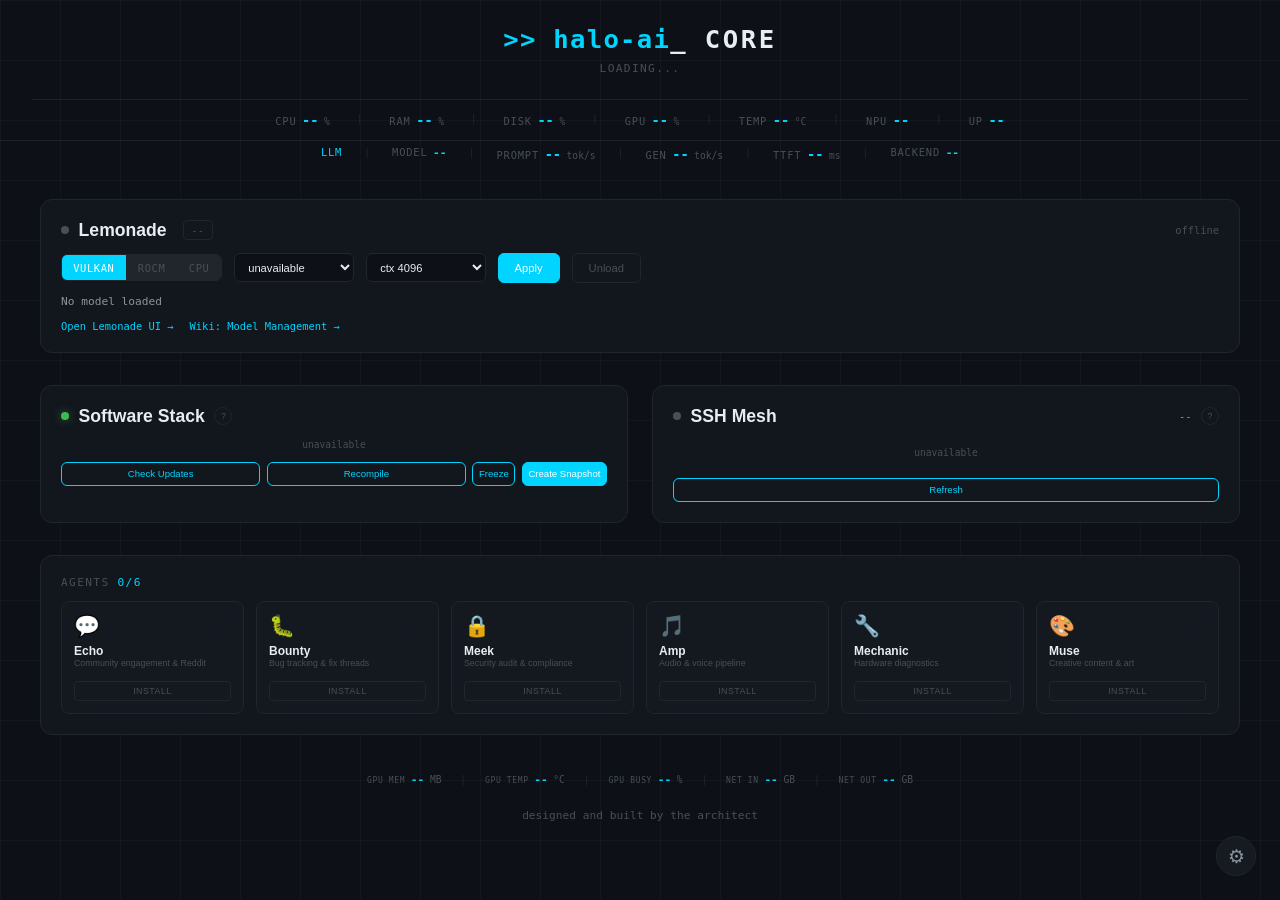
==== commit ba2d487a: "add live LLM stats bar — prompt tok/s, gen tok/s, TTFT, backend Probes Lemonade every 10s with a tin" ====
--- a/dashboard/index.html
+++ b/dashboard/index.html
@@ -239,6 +239,14 @@
  <div class="stat"><span class="stat-label">npu</span><span class="stat-value" id="s-npu">--</span></div><span class="stat-sep">|</span>
  <div class="stat"><span class="stat-label">up</span><span class="stat-value" id="s-uptime">--</span></div>
  </div>
+ <div class="stats-bar mono" style="padding:.3rem 2rem;gap:.2rem 1.2rem;border-top:1px solid var(--line);">
+ <div class="stat"><span class="stat-label" style="color:var(--accent);">LLM</span></div><span class="stat-sep">|</span>
+ <div class="stat"><span class="stat-label">model</span><span class="stat-value" id="s-model" style="font-size:.7rem;max-width:180px;overflow:hidden;text-overflow:ellipsis;">--</span></div><span class="stat-sep">|</span>
+ <div class="stat"><span class="stat-label">prompt</span><span class="stat-value" id="s-prompt-tps">--</span><span class="stat-unit">tok/s</span></div><span class="stat-sep">|</span>
+ <div class="stat"><span class="stat-label">gen</span><span class="stat-value" id="s-gen-tps">--</span><span class="stat-unit">tok/s</span></div><span class="stat-sep">|</span>
+ <div class="stat"><span class="stat-label">ttft</span><span class="stat-value" id="s-ttft">--</span><span class="stat-unit">ms</span></div><span class="stat-sep">|</span>
+ <div class="stat"><span class="stat-label">backend</span><span class="stat-value" id="s-backend" style="font-size:.7rem;">--</span></div>
+ </div>
  <div class="main">
  <div class="ctrl-panel">
  <div class="svc-card" id="panel-lemonade">
@@ -374,7 +382,7 @@
  let hwDone=false
  async function fetchStats(){
  try{
- const r=await fetch('/stats.json',{signal:AbortSignal.timeout(3000)}),d=await r.json()
+ const r=await fetch('/api/stats',{signal:AbortSignal.timeout(3000)}),d=await r.json()
  if(!hwDone&&d.hw){hwDone=true
  document.getElementById('hw-cpu').textContent=d.hw.cpu
  const s=[d.hw.cores+' threads',fmtB(d.hw.ram_total)+' RAM',d.hw.gpu!=='N/A'?d.hw.gpu:null,d.hw.vram_total>0?fmtB(d.hw.vram_total)+' VRAM':null,d.hw.npu!=='N/A'?d.hw.npu+' NPU':null,fmtD(d.hw.disk_total)+' SSD'].filter(Boolean)
@@ -396,6 +404,17 @@
  document.getElementById('s-netin').textContent=(d.net.recv/(1024**3)).toFixed(1)
  document.getElementById('s-netout').textContent=(d.net.sent/(1024**3)).toFixed(1)
  }
+ }catch{}
+ }
+ // ── LLM Live Stats ──
+ async function fetchLLMStats(){
+ try{
+ const r=await fetch('/api/llm/stats',{signal:AbortSignal.timeout(5000)}),d=await r.json()
+ document.getElementById('s-model').textContent=d.model||'--'
+ document.getElementById('s-prompt-tps').textContent=d.prompt_tps||'--'
+ document.getElementById('s-gen-tps').textContent=d.gen_tps||'--'
+ document.getElementById('s-ttft').textContent=d.ttft_ms||'--'
+ document.getElementById('s-backend').textContent=d.backend||'--'
  }catch{}
  }
  // ── Lemonade Control ──
@@ -778,6 +797,7 @@
  // ── Polling ──
  fetchStats(); setInterval(fetchStats, 3000)
  fetchLemonadeStatus(); setInterval(fetchLemonadeStatus, 10000)
+ fetchLLMStats(); setInterval(fetchLLMStats, 10000)
  fetchSSH(); setInterval(fetchSSH, 60000)
  fetchAgents(); setInterval(fetchAgents, 30000)
  // One-time on load
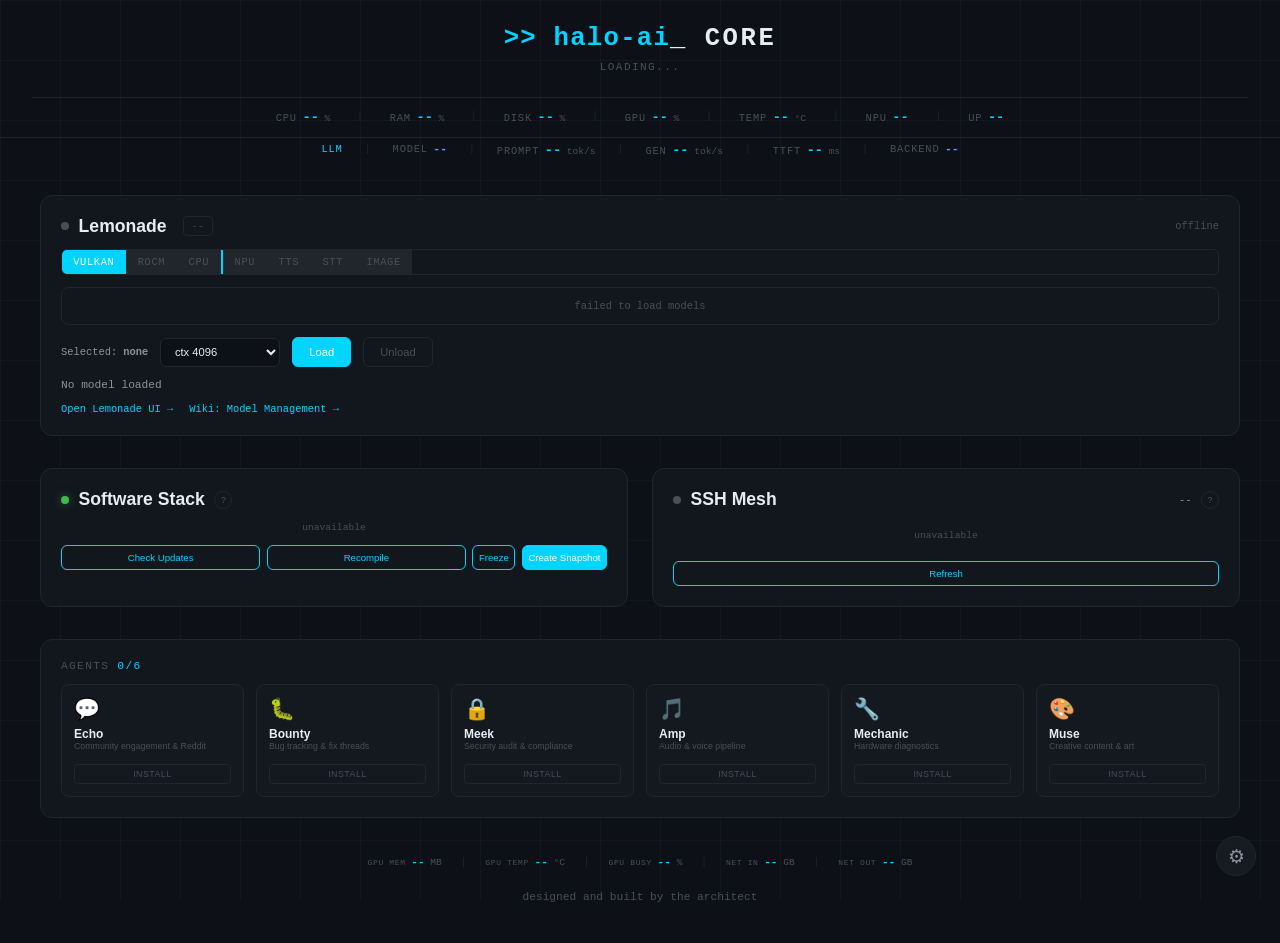
==== commit 1a3e6038: "dashboard: wired Lemonade panel, fixed Caddy routing, model tabs working - Fixed Caddy @local matche" ====
--- a/dashboard/index.html
+++ b/dashboard/index.html
@@ -127,6 +127,18 @@
  .ctrl-toggle button:hover { color:var(--text); }
  .ctrl-toggle button.active { background:var(--btn-active);color:#fff; }
  .ctrl-status { font-size:.7rem;color:var(--text-dim);margin-bottom:.75rem; }
+ .model-item {
+ display:flex;align-items:center;gap:.6rem;padding:.5rem .65rem;
+ border-bottom:1px solid var(--line);cursor:pointer;transition:background .15s;
+ font-size:.8rem;
+ }
+ .model-item:last-child { border-bottom:none; }
+ .model-item:hover { background:rgba(255,255,255,.04); }
+ .model-item.selected { background:var(--btn-active);color:#fff;border-radius:4px; }
+ .model-item .m-name { flex:1;overflow:hidden;text-overflow:ellipsis;white-space:nowrap;font-size:.8rem; }
+ .model-item .m-dl { font-size:.6rem;padding:.15rem .4rem;border-radius:3px; }
+ .model-item .m-dl.yes { color:var(--green);border:1px solid var(--green); }
+ .model-item .m-dl.no { color:var(--text-muted);border:1px solid var(--border); }
  .ctrl-footer { display:flex;align-items:center;gap:1rem;font-size:.65rem; }
  .ctrl-footer a { color:var(--accent);text-decoration:none; }
  .ctrl-footer a:hover { text-decoration:underline; }
@@ -252,19 +264,24 @@
  <div class="svc-card" id="panel-lemonade">
  <div class="card-header">
  <div class="card-dot off" id="dot-lemonade"></div>
- <span class="card-title">Lemonade</span>
+ <a class="card-title" id="lemon-title-link" href="/" target="_blank" style="text-decoration:none;color:var(--text);cursor:pointer;transition:color .2s;">Lemonade</a>
  <span class="pill mono" id="lemon-version" style="margin-left:.4rem;">--</span>
  <span class="card-meta mono" id="lemon-status">loading</span>
  </div>
+ <div class="ctrl-toggle mono" id="backend-tabs" style="margin-bottom:.75rem;">
+ <button class="active" data-backend="vulkan" data-recipe="llamacpp">Vulkan</button>
+ <button data-backend="rocm" data-recipe="llamacpp">ROCm</button>
+ <button data-backend="cpu" data-recipe="llamacpp">CPU</button>
+ <button data-backend="npu" data-recipe="flm" style="border-left:2px solid var(--accent);">NPU</button>
+ <button data-backend="" data-recipe="kokoro">TTS</button>
+ <button data-backend="" data-recipe="whispercpp">STT</button>
+ <button data-backend="" data-recipe="sd-cpp">Image</button>
+ </div>
+ <div id="model-list-container" style="max-height:288px;overflow-y:auto;border:1px solid var(--border);border-radius:8px;margin-bottom:.75rem;scrollbar-width:thin;">
+ <div id="model-list" class="mono" style="padding:.25rem;font-size:.65rem;">loading models...</div>
+ </div>
  <div class="ctrl-row">
- <div class="ctrl-toggle mono" id="backend-toggle">
- <button class="active" data-backend="vulkan">Vulkan</button>
- <button data-backend="rocm">ROCm</button>
- <button data-backend="cpu">CPU</button>
- </div>
- <select class="ctrl-select mono" id="model-select">
- <option value="">loading models...</option>
- </select>
+ <span class="mono" style="font-size:.65rem;color:var(--text-dim);">Selected: <strong id="selected-model-name">none</strong></span>
  <select class="ctrl-select mono" id="ctx-select">
  <option value="2048">ctx 2048</option>
  <option value="4096" selected>ctx 4096</option>
@@ -272,13 +289,13 @@
  <option value="16384">ctx 16384</option>
  <option value="32768">ctx 32768</option>
  </select>
- <button class="gen-btn accent mono" onclick="applyModel()">Apply</button>
+ <button class="gen-btn accent mono" onclick="applyModel()">Load</button>
  <button class="gen-btn muted mono" onclick="unloadModel()">Unload</button>
  </div>
  <div class="ctrl-status mono" id="lemon-active-status">No model loaded</div>
  <div class="ctrl-footer mono">
  <a href="/" id="lemon-ui-link" target="_blank">Open Lemonade UI &rarr;</a>
- <a href="https://github.com/stampby/halo-ai-core/blob/main/docs/wiki/Model-Management" target="_blank">Wiki: Model Management &rarr;</a>
+ <a href="https://github.com/stampby/halo-ai-core/blob/main/docs/wiki/Model-Management.md" target="_blank">Wiki: Model Management &rarr;</a>
  </div>
  </div>
  </div>
@@ -287,7 +304,7 @@
  <div class="card-header">
  <div class="card-dot on"></div>
  <span class="card-title">Software Stack</span>
- <a class="wiki-link" href="https://github.com/stampby/halo-ai-core/blob/main/docs/wiki/Software-Stack" target="_blank" title="Wiki">?</a>
+ <a class="wiki-link" href="https://github.com/stampby/halo-ai-core/blob/main/docs/wiki/Components.md" target="_blank" title="Wiki">?</a>
  </div>
  <div id="version-list" class="mono">
  <div style="text-align:center;color:var(--text-muted);font-size:.6rem;">loading versions...</div>
@@ -305,7 +322,7 @@
  <div class="card-dot off" id="dot-ssh"></div>
  <span class="card-title">SSH Mesh</span>
  <span class="card-meta mono" id="ssh-count">--</span>
- <a class="wiki-link" href="https://github.com/stampby/halo-ai-core/blob/main/docs/wiki/SSH-Mesh" target="_blank" title="Wiki">?</a>
+ <a class="wiki-link" href="https://github.com/stampby/halo-ai-core/blob/main/docs/wiki/SSH-Mesh.md" target="_blank" title="Wiki">?</a>
  </div>
  <div id="ssh-machines" class="mono"></div>
  <div style="display:flex;gap:.4rem;margin-top:.75rem;">
@@ -419,47 +436,80 @@
  }
  // ── Lemonade Control ──
  let currentBackend = 'vulkan'
+ let currentRecipe = 'llamacpp'
+ let selectedModel = ''
  let lemonadeModels = []
- document.getElementById('lemon-ui-link').href = `http://${H}:13305`
- // Backend toggle
- document.getElementById('backend-toggle').addEventListener('click', e => {
+ let lemonadeBackends = []
+ document.getElementById('lemon-ui-link').href = '/lemonade'
+ document.getElementById('lemon-title-link').href = '/lemonade'
+ // Backend tabs — filter models by recipe
+ document.getElementById('backend-tabs').addEventListener('click', e => {
  const btn = e.target.closest('button')
- if (!btn) return
+ if (!btn || btn.disabled) return
  currentBackend = btn.dataset.backend
- document.querySelectorAll('#backend-toggle button').forEach(b => b.classList.toggle('active', b === btn))
+ currentRecipe = btn.dataset.recipe
+ document.querySelectorAll('#backend-tabs button').forEach(b => b.classList.toggle('active', b === btn))
+ renderModelList()
  })
  async function fetchBackends() {
  try {
  const r = await fetch('/api/lemonade/backends', {signal: AbortSignal.timeout(5000)})
  const data = await r.json()
- if (data.backends && data.backends.length) {
- currentBackend = data.backends[0]
- document.querySelectorAll('#backend-toggle button').forEach(b => {
- b.classList.toggle('active', b.dataset.backend === currentBackend)
+ lemonadeBackends = data.backends || []
+ document.querySelectorAll('#backend-tabs button').forEach(btn => {
+ const recipe = btn.dataset.recipe
+ const be = btn.dataset.backend
+ const info = lemonadeBackends.find(b => b.recipe === recipe && (be ? b.backend === be : true))
+ if (info && info.status === 'installed') {
+ btn.disabled = false; btn.style.opacity = '1'
+ btn.title = info.version ? `v${info.version}` : 'installed'
+ } else if (info && info.status === 'installable') {
+ btn.disabled = false; btn.style.opacity = '.5'
+ btn.title = 'Not installed yet — click to browse available models'
+ } else if (!info) {
+ // Recipe exists in model list but no backend entry (e.g. experience)
+ btn.disabled = false; btn.style.opacity = '.5'
+ btn.title = recipe
+ } else {
+ btn.disabled = true; btn.style.opacity = '.2'
+ btn.title = 'Unsupported on this hardware'
+ }
  })
- }
  } catch {}
  }
+ function renderModelList() {
+ const el = document.getElementById('model-list')
+ console.log('renderModelList:', lemonadeModels.length, 'total, recipe:', currentRecipe, 'recipes:', [...new Set(lemonadeModels.map(m=>m.recipe))])
+ const filtered = lemonadeModels.filter(m => m.recipe === currentRecipe)
+ if (!filtered.length) {
+ el.innerHTML = '<div style="padding:1rem;text-align:center;color:var(--text-muted);">No models for this backend</div>'
+ return
+ }
+ // Downloaded first
+ const sorted = [...filtered].sort((a,b) => (b.downloaded?1:0) - (a.downloaded?1:0) || a.name.localeCompare(b.name))
+ el.innerHTML = sorted.map(m =>
+ `<div class="model-item ${m.name===selectedModel?'selected':''}" onclick="selectModel('${m.name}')">
+ <span class="m-dl ${m.downloaded?'yes':'no'}">${m.downloaded?'ready':'pull'}</span>
+ <span class="m-name">${m.name}</span>
+ </div>`
+ ).join('')
+ }
+ function selectModel(name) {
+ selectedModel = name
+ document.getElementById('selected-model-name').textContent = name
+ renderModelList()
+ }
  async function fetchModels() {
  try {
- const r = await fetch('/api/lemonade/models', {signal: AbortSignal.timeout(5000)})
+ document.getElementById('model-list').innerHTML = '<div style="padding:.5rem;text-align:center;color:var(--text-dim);">loading 100+ models...</div>'
+ const r = await fetch('/api/lemonade/models', {signal: AbortSignal.timeout(30000)})
  const raw = await r.json()
- lemonadeModels = raw.data || raw.models || raw || []
- const sel = document.getElementById('model-select')
- sel.innerHTML = ''
- if (!lemonadeModels.length) {
- sel.innerHTML = '<option value="">no models available</option>'
- return
- }
- lemonadeModels.forEach(m => {
- const name = m.id || m.name || 'unknown'
- const opt = document.createElement('option')
- opt.value = name
- opt.textContent = name
- sel.appendChild(opt)
- })
- } catch {
- document.getElementById('model-select').innerHTML = '<option value="">unavailable</option>'
+ lemonadeModels = raw.models || raw.data || []
+ console.log('Models loaded:', lemonadeModels.length, 'Recipe filter:', currentRecipe)
+ renderModelList()
+ } catch(e) {
+ console.error('fetchModels failed:', e)
+ document.getElementById('model-list').innerHTML = '<div style="padding:.5rem;text-align:center;color:var(--text-muted);">failed to load models</div>'
  }
  }
  async function fetchLemonadeStatus() {
@@ -480,10 +530,10 @@
  statusEl.textContent = 'offline'
  statusEl.style.color = 'var(--text-muted)'
  }
- if (data.model) {
- const toks = data.tokens_per_second ? ` | ${data.tokens_per_second} tok/s` : ''
- const ctx = data.context_size ? ` | ctx ${data.context_size}` : ''
- activeEl.textContent = `${data.model} on ${data.backend || currentBackend}${toks}${ctx}`
+ const models = data.models || []
+ if (models.length) {
+ const m = models[0]
+ activeEl.textContent = `${m.name} on ${m.recipe || currentBackend} (${m.device || 'gpu'})`
  activeEl.style.color = 'var(--accent)'
  } else {
  activeEl.textContent = 'No model loaded'
@@ -496,8 +546,8 @@
  }
  }
  async function applyModel() {
- const model = document.getElementById('model-select').value
- if (!model) { alert('Select a model first'); return }
+ const model = selectedModel
+ if (!model) { alert('Select a model from the list first'); return }
  const ctx = parseInt(document.getElementById('ctx-select').value)
  const statusEl = document.getElementById('lemon-active-status')
  statusEl.textContent = `Loading ${model} on ${currentBackend}...`
@@ -534,26 +584,25 @@
  }
  }
  // ── Software Stack ──
- const SOFTWARE_COMPONENTS = ['kernel','rocm','lemonade','llamacpp:vulkan','llamacpp:rocm','python','caddy']
  async function fetchVersions() {
  try {
  const r = await fetch('/api/software/versions', {signal: AbortSignal.timeout(5000)})
- const data = await r.json()
+ const raw = await r.json()
+ const versions = raw.versions || raw || {}
+ frozen = raw.frozen || false
+ document.getElementById('freeze-btn').textContent = frozen ? 'Unfreeze' : 'Freeze'
  const el = document.getElementById('version-list')
  let html = ''
- SOFTWARE_COMPONENTS.forEach(name => {
- const info = data[name] || {}
- const version = info.version || info.installed || '--'
- const isCurrent = info.status === 'current' || info.up_to_date
- const statusPill = isCurrent
- ? '<span class="pill green" style="font-size:.5rem;padding:.1rem .35rem;">current</span>'
- : '<span class="pill orange" style="font-size:.5rem;padding:.1rem .35rem;">update</span>'
+ for (const [name, info] of Object.entries(versions)) {
+ const version = (info.version || '--').replace(/^(lemonade version |Python )/i, '')
+ const wiki = info.wiki || '#'
+ const pill = '<span class="pill green" style="font-size:.5rem;padding:.1rem .35rem;">current</span>'
  html += `<div class="ver-row">
- <span class="ver-name">${name}</span>
+ <span class="ver-name">${name.replace('_',':')}</span>
  <span class="ver-value">${version}</span>
- <span class="ver-status">${statusPill}<a class="wiki-link" href="https://github.com/stampby/halo-ai-core/blob/main/docs/wiki/${encodeURIComponent(name)}" target="_blank" title="Wiki: ${name}">?</a></span>
+ <span class="ver-status">${pill}<a class="wiki-link" href="${wiki}" target="_blank" title="Wiki: ${name}">?</a></span>
  </div>`
- })
+ }
  el.innerHTML = html
  } catch {
  document.getElementById('version-list').innerHTML = '<div style="text-align:center;color:var(--text-muted);font-size:.6rem;">unavailable</div>'
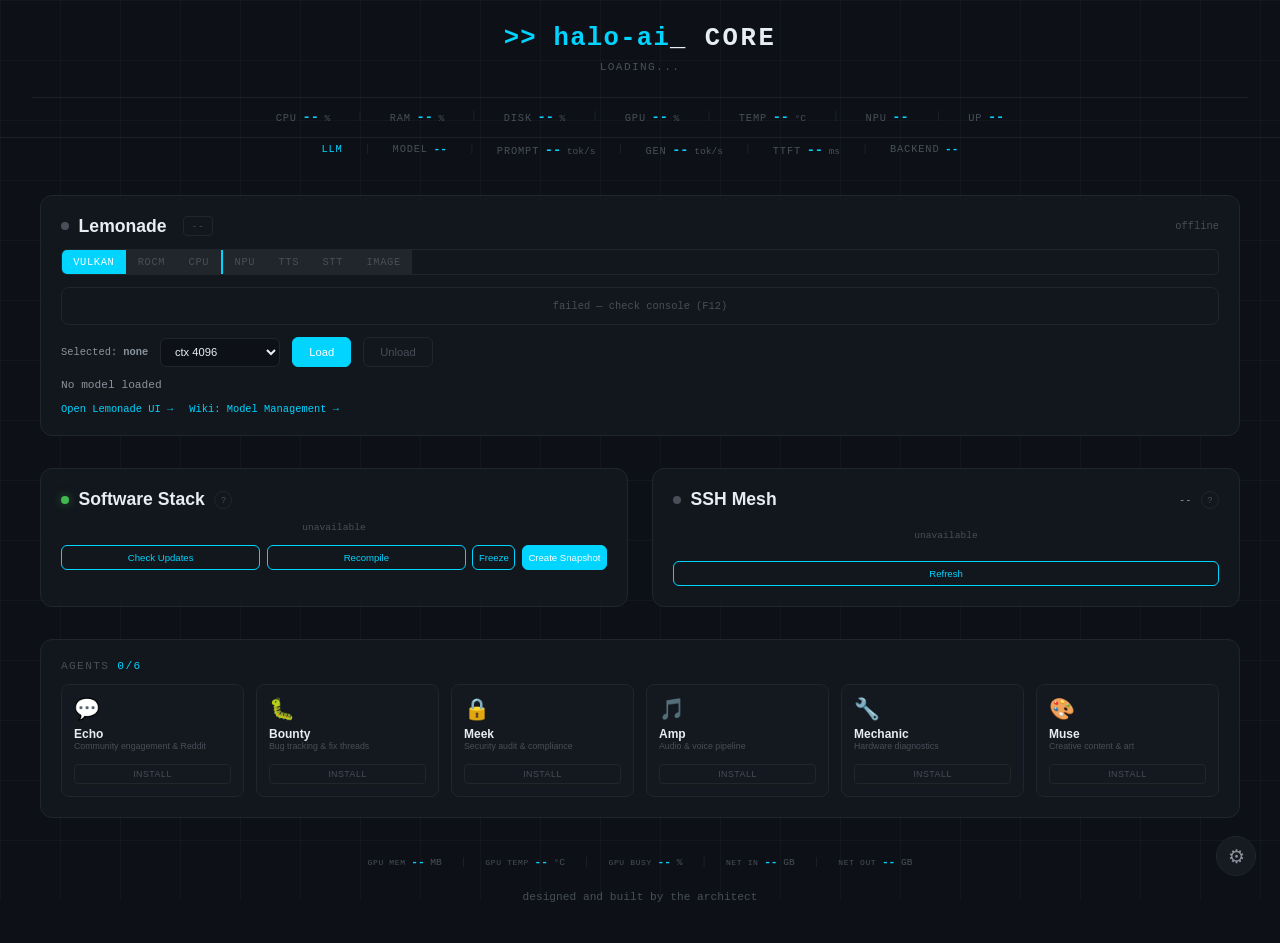
==== commit 0d5996f1: "fix model list loading + Nexus live on 3 nodes - fetchModels: removed AbortSignal.timeout that was k" ====
--- a/dashboard/index.html
+++ b/dashboard/index.html
@@ -440,8 +440,8 @@
  let selectedModel = ''
  let lemonadeModels = []
  let lemonadeBackends = []
- document.getElementById('lemon-ui-link').href = '/lemonade'
- document.getElementById('lemon-title-link').href = '/lemonade'
+ document.getElementById('lemon-ui-link').href = 'http://'+H+':13306'
+ document.getElementById('lemon-title-link').href = 'http://'+H+':13306'
  // Backend tabs — filter models by recipe
  document.getElementById('backend-tabs').addEventListener('click', e => {
  const btn = e.target.closest('button')
@@ -500,16 +500,28 @@
  renderModelList()
  }
  async function fetchModels() {
- try {
- document.getElementById('model-list').innerHTML = '<div style="padding:.5rem;text-align:center;color:var(--text-dim);">loading 100+ models...</div>'
- const r = await fetch('/api/lemonade/models', {signal: AbortSignal.timeout(30000)})
+ document.getElementById('model-list').innerHTML = '<div style="padding:.5rem;text-align:center;color:var(--text-dim);">loading models...</div>'
+ try {
+ const r = await fetch('/api/lemonade/models')
+ if (!r.ok) throw new Error('HTTP ' + r.status)
  const raw = await r.json()
  lemonadeModels = raw.models || raw.data || []
- console.log('Models loaded:', lemonadeModels.length, 'Recipe filter:', currentRecipe)
+ console.log('fetchModels OK:', lemonadeModels.length, 'recipe:', currentRecipe, 'sample:', lemonadeModels[0])
  renderModelList()
  } catch(e) {
- console.error('fetchModels failed:', e)
- document.getElementById('model-list').innerHTML = '<div style="padding:.5rem;text-align:center;color:var(--text-muted);">failed to load models</div>'
+ console.error('fetchModels error:', e)
+ // Fallback: try Lemonade direct API
+ try {
+ const r2 = await fetch('/v1/models')
+ const d2 = await r2.json()
+ if (d2.data && d2.data.length) {
+ lemonadeModels = d2.data.map(m => ({name: m.id, downloaded: true, recipe: m.recipe || 'llamacpp'}))
+ console.log('fetchModels fallback OK:', lemonadeModels.length)
+ renderModelList()
+ return
+ }
+ } catch(e2) { console.error('fetchModels fallback error:', e2) }
+ document.getElementById('model-list').innerHTML = '<div style="padding:.5rem;text-align:center;color:var(--text-muted);">failed — check console (F12)</div>'
  }
  }
  async function fetchLemonadeStatus() {
